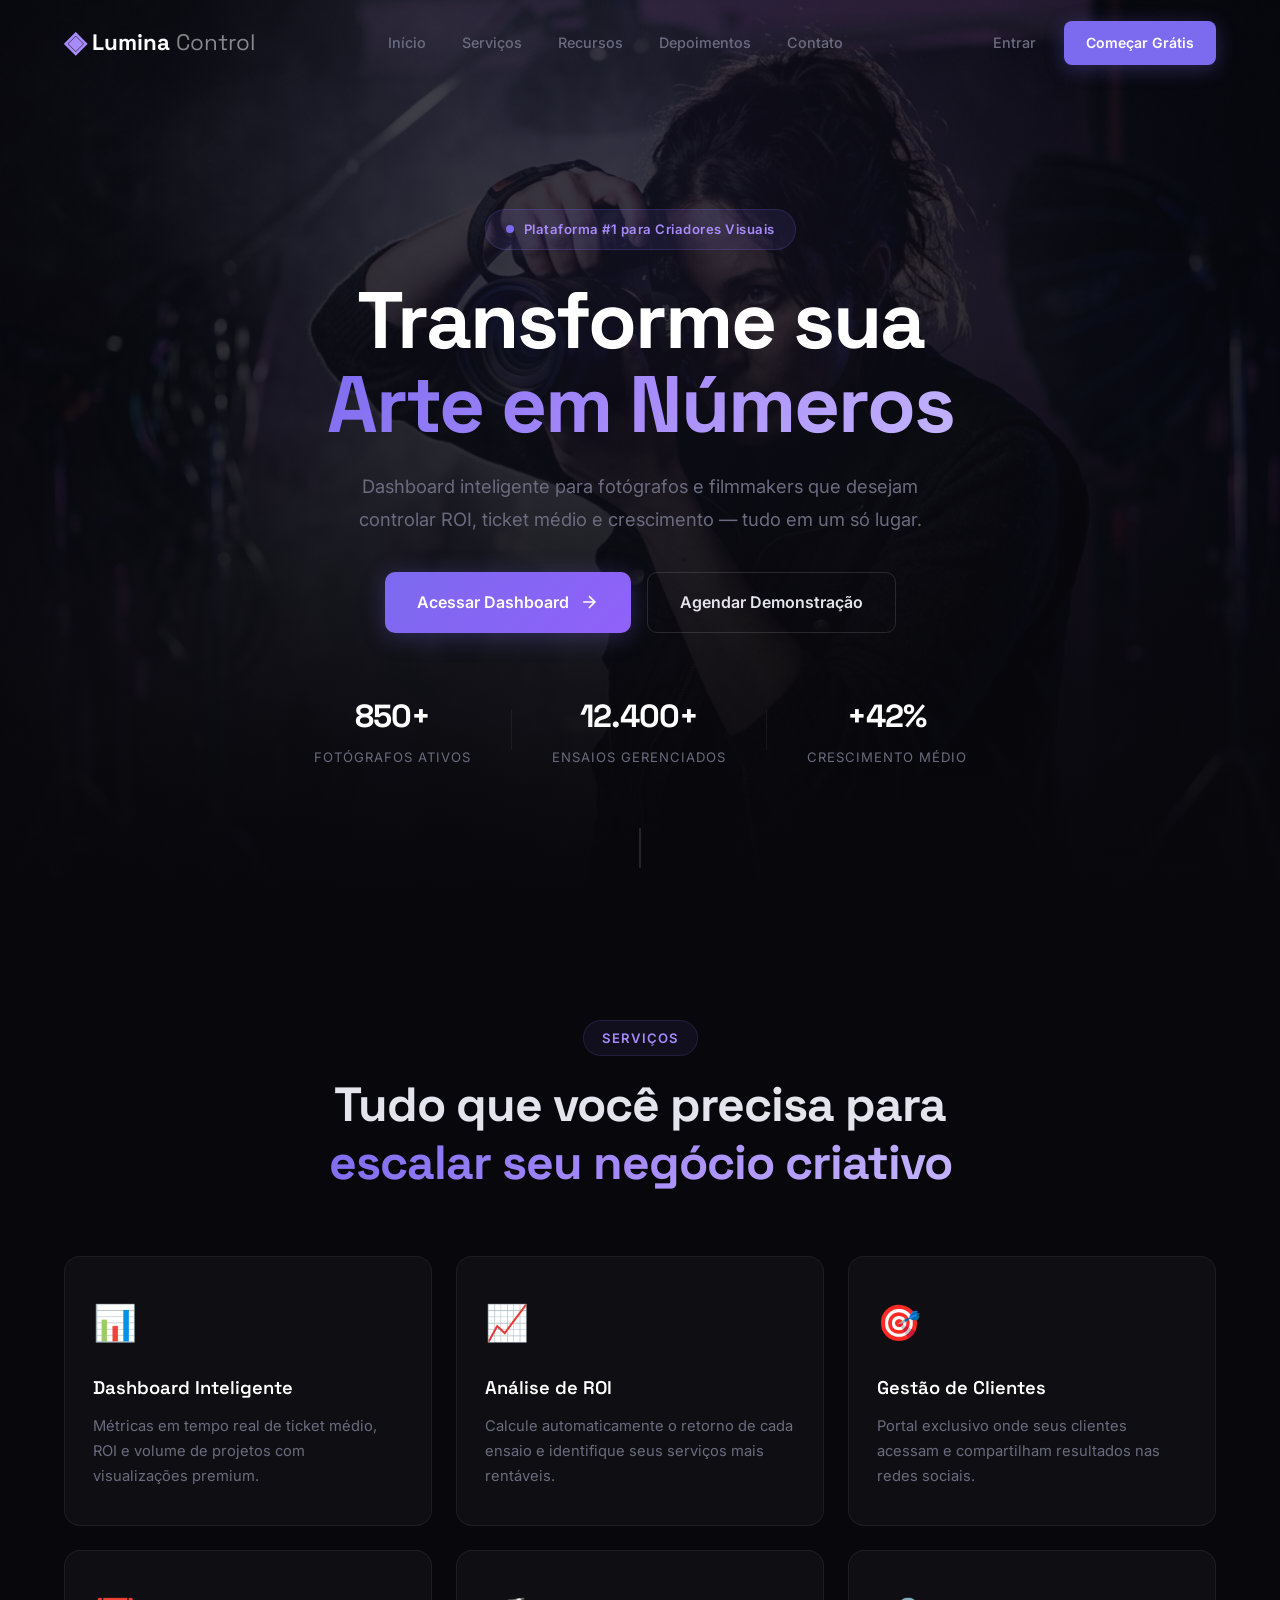
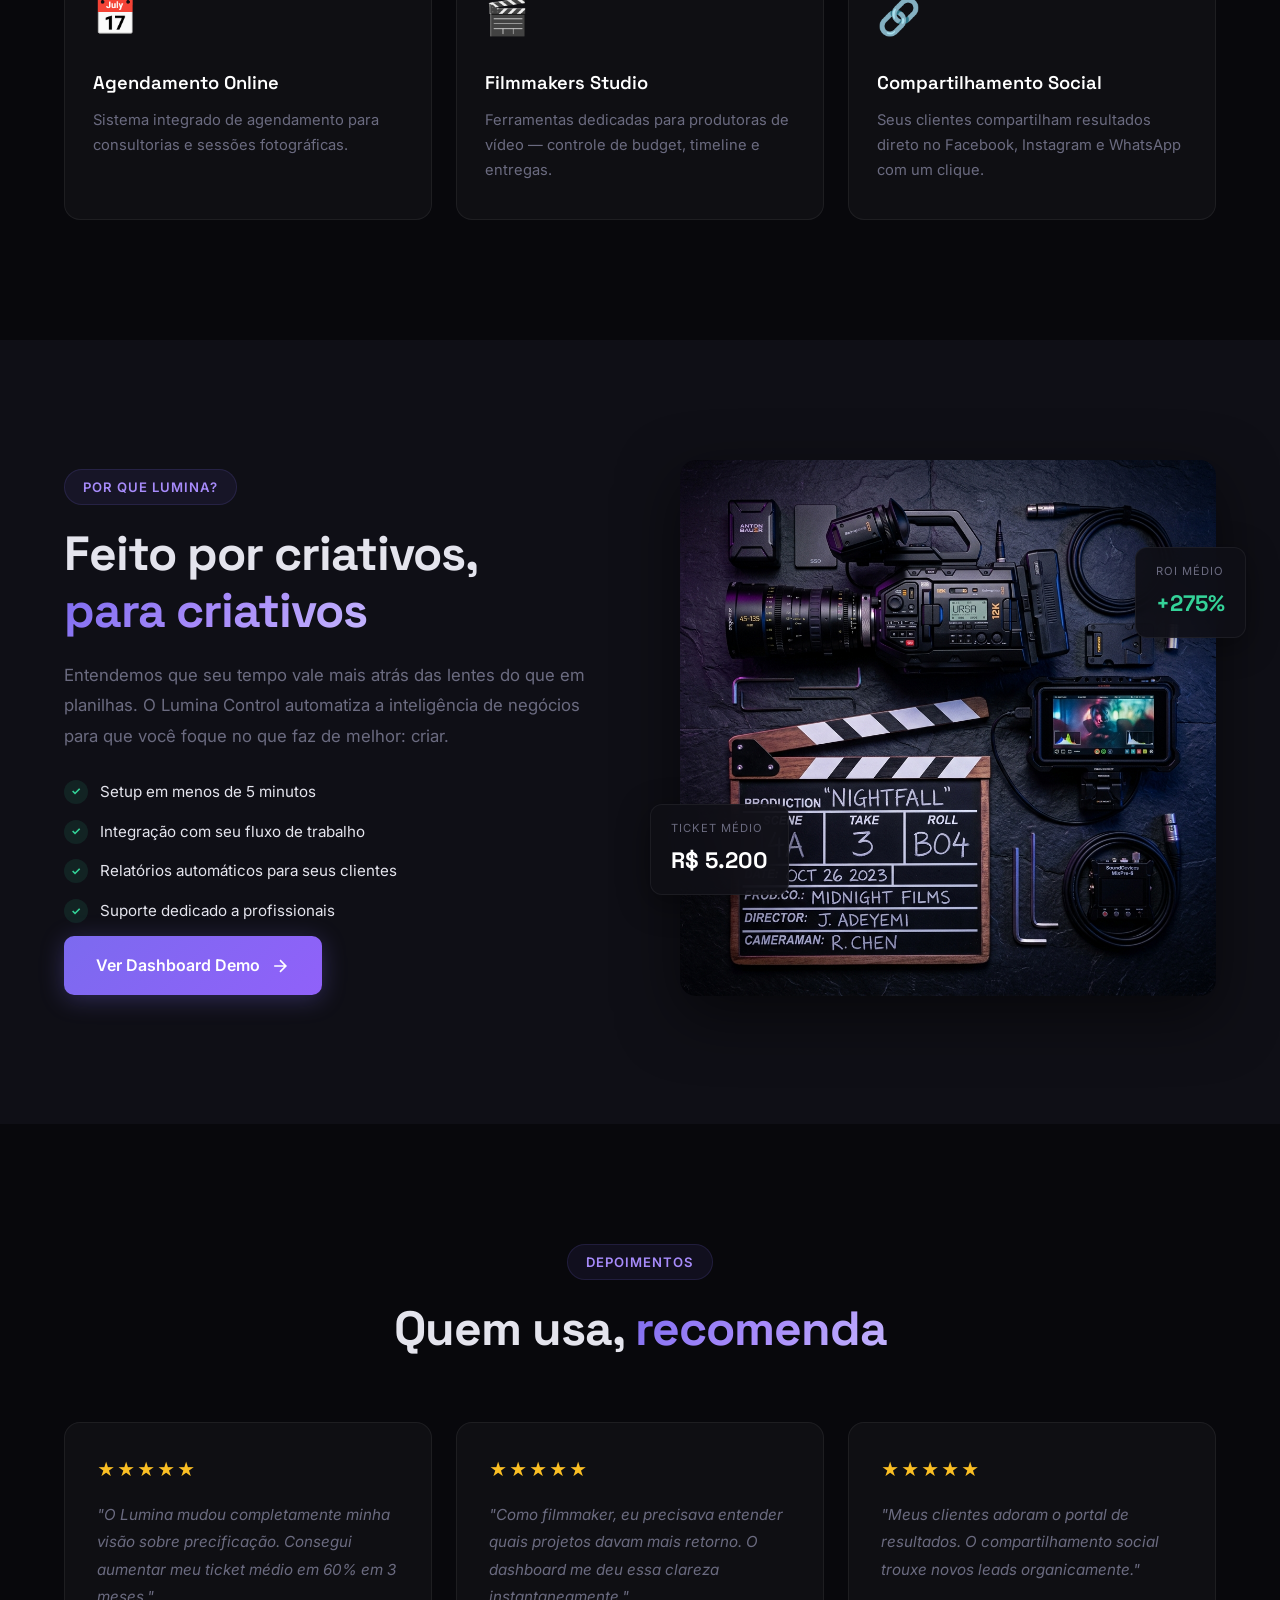
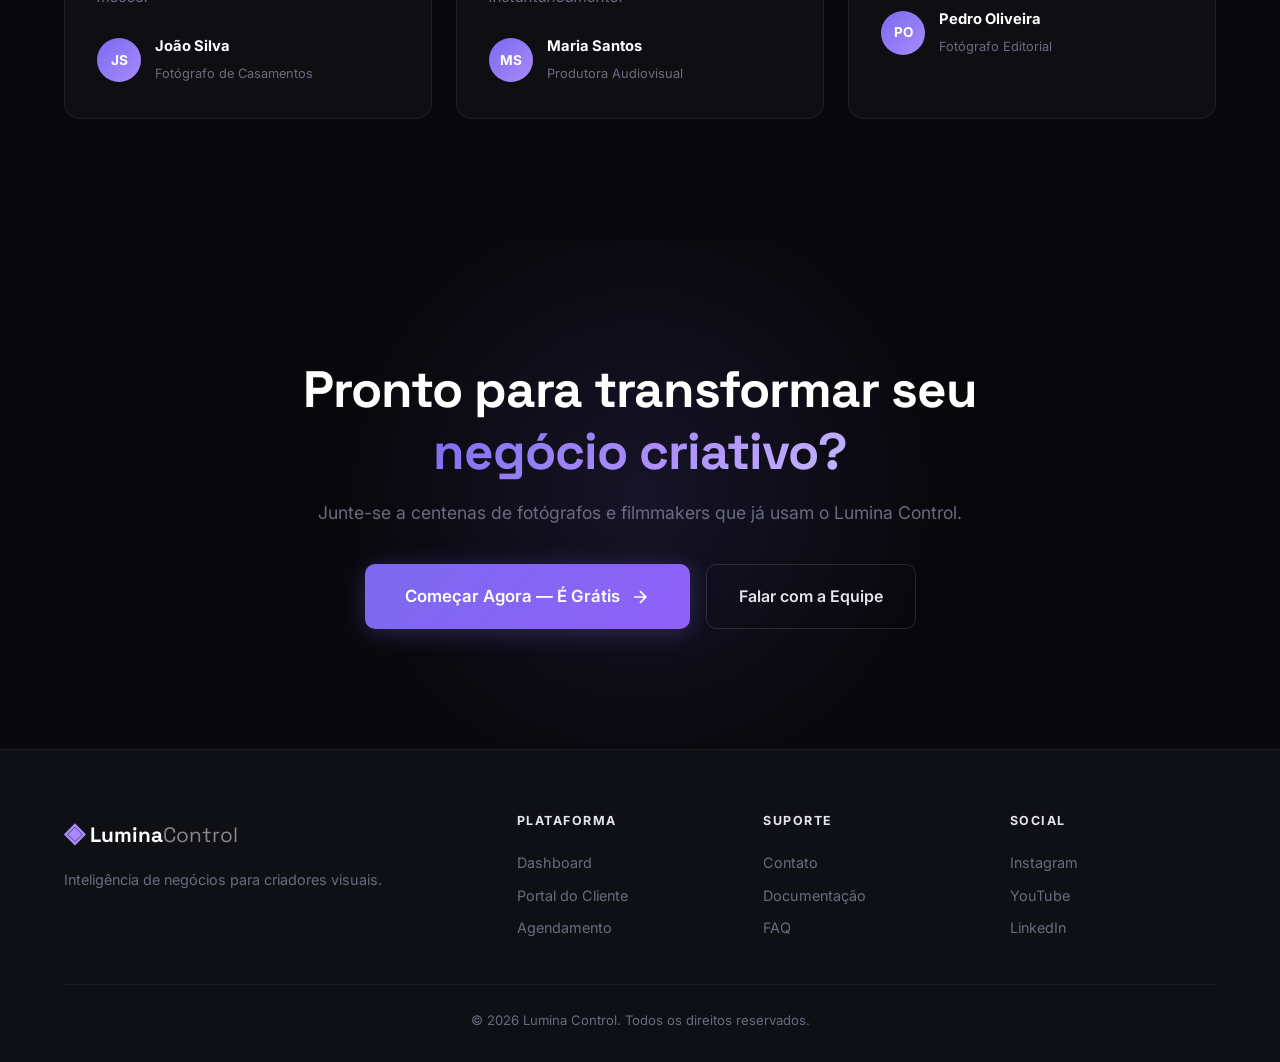
==== index.html @ cd8e28bd "Initial commit: LuminaProject optimization and cinematic landing page" ====
<!DOCTYPE html>
<html lang="pt-br">
<head>
    <meta charset="UTF-8">
    <meta name="viewport" content="width=device-width, initial-scale=1.0">
    <meta name="description" content="Lumina Control - Plataforma de Business Intelligence para Fotógrafos e Filmmakers Profissionais">
    <title>Lumina Control | Inteligência para Criadores Visuais</title>
    <link rel="stylesheet" href="landing.css">
</head>
<body>

<!-- ═══════════ NAVBAR ═══════════ -->
<nav class="nav" id="navbar">
    <div class="nav-inner">
        <a href="#" class="nav-logo">
            <span class="logo-icon">◈</span> Lumina<span class="logo-light">Control</span>
        </a>
        <ul class="nav-links" id="nav-links">
            <li><a href="#inicio">Início</a></li>
            <li><a href="#servicos">Serviços</a></li>
            <li><a href="#recursos">Recursos</a></li>
            <li><a href="#depoimentos">Depoimentos</a></li>
            <li><a href="#contato-section">Contato</a></li>
        </ul>
        <div class="nav-actions">
            <a href="login.html" class="btn-nav-ghost">Entrar</a>
            <a href="login.html" class="btn-nav-solid">Começar Grátis</a>
        </div>
        <button class="nav-toggle" id="nav-toggle" aria-label="Menu">
            <span></span><span></span><span></span>
        </button>
    </div>
</nav>

<!-- ═══════════ HERO ═══════════ -->
<section class="hero" id="inicio">
    <div class="hero-bg">
        <img src="img/hero.png" alt="" class="hero-bg-img">
        <div class="hero-overlay"></div>
    </div>
    <div class="hero-particles" id="particles"></div>
    <div class="hero-content">
        <div class="hero-badge animate-on-scroll">
            <span class="badge-dot"></span>
            Plataforma #1 para Criadores Visuais
        </div>
        <h1 class="hero-title animate-on-scroll">
            Transforme sua<br>
            <span class="gradient-text">Arte em Números</span>
        </h1>
        <p class="hero-desc animate-on-scroll">
            Dashboard inteligente para fotógrafos e filmmakers que desejam
            controlar ROI, ticket médio e crescimento — tudo em um só lugar.
        </p>
        <div class="hero-buttons animate-on-scroll">
            <a href="login.html" class="btn-primary">
                <span>Acessar Dashboard</span>
                <svg width="20" height="20" viewBox="0 0 24 24" fill="none" stroke="currentColor" stroke-width="2"><path d="M5 12h14M12 5l7 7-7 7"/></svg>
            </a>
            <a href="agendamento.html" class="btn-outline">Agendar Demonstração</a>
        </div>
        <div class="hero-stats animate-on-scroll">
            <div class="hero-stat">
                <strong id="counter-1">0</strong>
                <span>Fotógrafos Ativos</span>
            </div>
            <div class="hero-stat-divider"></div>
            <div class="hero-stat">
                <strong id="counter-2">0</strong>
                <span>Ensaios Gerenciados</span>
            </div>
            <div class="hero-stat-divider"></div>
            <div class="hero-stat">
                <strong>+42%</strong>
                <span>Crescimento Médio</span>
            </div>
        </div>
    </div>
    <div class="scroll-indicator">
        <div class="scroll-line"></div>
    </div>
</section>

<!-- ═══════════ SERVIÇOS ═══════════ -->
<section class="section" id="servicos">
    <div class="section-inner">
        <div class="section-header animate-on-scroll">
            <span class="section-tag">Serviços</span>
            <h2 class="section-title">Tudo que você precisa para<br><span class="gradient-text">escalar seu negócio criativo</span></h2>
        </div>
        <div class="services-grid">
            <div class="service-card animate-on-scroll">
                <div class="service-icon">📊</div>
                <h3>Dashboard Inteligente</h3>
                <p>Métricas em tempo real de ticket médio, ROI e volume de projetos com visualizações premium.</p>
            </div>
            <div class="service-card animate-on-scroll">
                <div class="service-icon">📈</div>
                <h3>Análise de ROI</h3>
                <p>Calcule automaticamente o retorno de cada ensaio e identifique seus serviços mais rentáveis.</p>
            </div>
            <div class="service-card animate-on-scroll">
                <div class="service-icon">🎯</div>
                <h3>Gestão de Clientes</h3>
                <p>Portal exclusivo onde seus clientes acessam e compartilham resultados nas redes sociais.</p>
            </div>
            <div class="service-card animate-on-scroll">
                <div class="service-icon">📅</div>
                <h3>Agendamento Online</h3>
                <p>Sistema integrado de agendamento para consultorias e sessões fotográficas.</p>
            </div>
            <div class="service-card animate-on-scroll">
                <div class="service-icon">🎬</div>
                <h3>Filmmakers Studio</h3>
                <p>Ferramentas dedicadas para produtoras de vídeo — controle de budget, timeline e entregas.</p>
            </div>
            <div class="service-card animate-on-scroll">
                <div class="service-icon">🔗</div>
                <h3>Compartilhamento Social</h3>
                <p>Seus clientes compartilham resultados direto no Facebook, Instagram e WhatsApp com um clique.</p>
            </div>
        </div>
    </div>
</section>

<!-- ═══════════ SHOWCASE ═══════════ -->
<section class="section section-dark" id="recursos">
    <div class="section-inner">
        <div class="showcase-grid">
            <div class="showcase-text animate-on-scroll">
                <span class="section-tag">Por que Lumina?</span>
                <h2 class="section-title">Feito por criativos,<br><span class="gradient-text">para criativos</span></h2>
                <p class="showcase-desc">
                    Entendemos que seu tempo vale mais atrás das lentes do que em planilhas.
                    O Lumina Control automatiza a inteligência de negócios para que você
                    foque no que faz de melhor: criar.
                </p>
                <ul class="feature-list">
                    <li>
                        <span class="feature-check">✓</span>
                        <span>Setup em menos de 5 minutos</span>
                    </li>
                    <li>
                        <span class="feature-check">✓</span>
                        <span>Integração com seu fluxo de trabalho</span>
                    </li>
                    <li>
                        <span class="feature-check">✓</span>
                        <span>Relatórios automáticos para seus clientes</span>
                    </li>
                    <li>
                        <span class="feature-check">✓</span>
                        <span>Suporte dedicado a profissionais</span>
                    </li>
                </ul>
                <a href="dashboard.html" class="btn-primary" style="margin-top: 12px;">
                    <span>Ver Dashboard Demo</span>
                    <svg width="20" height="20" viewBox="0 0 24 24" fill="none" stroke="currentColor" stroke-width="2"><path d="M5 12h14M12 5l7 7-7 7"/></svg>
                </a>
            </div>
            <div class="showcase-image animate-on-scroll">
                <img src="img/gear.png" alt="Equipamento profissional de filmmaking">
                <div class="floating-card fc-1">
                    <span class="fc-label">ROI Médio</span>
                    <span class="fc-value" style="color: #34d399;">+275%</span>
                </div>
                <div class="floating-card fc-2">
                    <span class="fc-label">Ticket Médio</span>
                    <span class="fc-value">R$ 5.200</span>
                </div>
            </div>
        </div>
    </div>
</section>

<!-- ═══════════ DEPOIMENTOS ═══════════ -->
<section class="section" id="depoimentos">
    <div class="section-inner">
        <div class="section-header animate-on-scroll">
            <span class="section-tag">Depoimentos</span>
            <h2 class="section-title">Quem usa, <span class="gradient-text">recomenda</span></h2>
        </div>
        <div class="testimonials-grid">
            <div class="testimonial-card animate-on-scroll">
                <div class="testimonial-stars">★★★★★</div>
                <p>"O Lumina mudou completamente minha visão sobre precificação. Consegui aumentar meu ticket médio em 60% em 3 meses."</p>
                <div class="testimonial-author">
                    <div class="author-avatar">JS</div>
                    <div>
                        <strong>João Silva</strong>
                        <span>Fotógrafo de Casamentos</span>
                    </div>
                </div>
            </div>
            <div class="testimonial-card animate-on-scroll">
                <div class="testimonial-stars">★★★★★</div>
                <p>"Como filmmaker, eu precisava entender quais projetos davam mais retorno. O dashboard me deu essa clareza instantaneamente."</p>
                <div class="testimonial-author">
                    <div class="author-avatar">MS</div>
                    <div>
                        <strong>Maria Santos</strong>
                        <span>Produtora Audiovisual</span>
                    </div>
                </div>
            </div>
            <div class="testimonial-card animate-on-scroll">
                <div class="testimonial-stars">★★★★★</div>
                <p>"Meus clientes adoram o portal de resultados. O compartilhamento social trouxe novos leads organicamente."</p>
                <div class="testimonial-author">
                    <div class="author-avatar">PO</div>
                    <div>
                        <strong>Pedro Oliveira</strong>
                        <span>Fotógrafo Editorial</span>
                    </div>
                </div>
            </div>
        </div>
    </div>
</section>

<!-- ═══════════ CTA FINAL ═══════════ -->
<section class="cta-section" id="contato-section">
    <div class="cta-glow"></div>
    <div class="section-inner" style="position: relative; z-index: 2;">
        <div class="cta-content animate-on-scroll">
            <h2 class="cta-title">Pronto para transformar seu<br><span class="gradient-text">negócio criativo?</span></h2>
            <p class="cta-desc">Junte-se a centenas de fotógrafos e filmmakers que já usam o Lumina Control.</p>
            <div class="cta-buttons">
                <a href="login.html" class="btn-primary btn-lg">
                    <span>Começar Agora — É Grátis</span>
                    <svg width="20" height="20" viewBox="0 0 24 24" fill="none" stroke="currentColor" stroke-width="2"><path d="M5 12h14M12 5l7 7-7 7"/></svg>
                </a>
                <a href="contato.html" class="btn-outline">Falar com a Equipe</a>
            </div>
        </div>
    </div>
</section>

<!-- ═══════════ FOOTER ═══════════ -->
<footer class="footer">
    <div class="footer-inner">
        <div class="footer-grid">
            <div class="footer-brand">
                <h3><span class="logo-icon">◈</span> Lumina<span class="logo-light">Control</span></h3>
                <p>Inteligência de negócios para criadores visuais.</p>
            </div>
            <div class="footer-links">
                <h4>Plataforma</h4>
                <a href="dashboard.html">Dashboard</a>
                <a href="login.html">Portal do Cliente</a>
                <a href="agendamento.html">Agendamento</a>
            </div>
            <div class="footer-links">
                <h4>Suporte</h4>
                <a href="contato.html">Contato</a>
                <a href="#">Documentação</a>
                <a href="#">FAQ</a>
            </div>
            <div class="footer-links">
                <h4>Social</h4>
                <a href="#">Instagram</a>
                <a href="#">YouTube</a>
                <a href="#">LinkedIn</a>
            </div>
        </div>
        <div class="footer-bottom">
            <p>© 2026 Lumina Control. Todos os direitos reservados.</p>
        </div>
    </div>
</footer>

<script>
// ─── Mobile Nav Toggle ───
const navToggle = document.getElementById('nav-toggle');
const navLinks = document.getElementById('nav-links');
navToggle.addEventListener('click', () => {
    navLinks.classList.toggle('open');
    navToggle.classList.toggle('active');
});

// ─── Sticky Navbar ───
const navbar = document.getElementById('navbar');
window.addEventListener('scroll', () => {
    navbar.classList.toggle('scrolled', window.scrollY > 60);
});

// ─── Smooth Scroll ───
document.querySelectorAll('a[href^="#"]').forEach(a => {
    a.addEventListener('click', e => {
        e.preventDefault();
        const target = document.querySelector(a.getAttribute('href'));
        if (target) {
            target.scrollIntoView({ behavior: 'smooth', block: 'start' });
            navLinks.classList.remove('open');
            navToggle.classList.remove('active');
        }
    });
});

// ─── Scroll Reveal Animation ───
const observer = new IntersectionObserver((entries) => {
    entries.forEach(entry => {
        if (entry.isIntersecting) {
            entry.target.classList.add('visible');
            observer.unobserve(entry.target);
        }
    });
}, { threshold: 0.15, rootMargin: '0px 0px -40px 0px' });

document.querySelectorAll('.animate-on-scroll').forEach(el => observer.observe(el));

// ─── Counter Animation ───
function animateCounter(id, target, suffix = '') {
    const el = document.getElementById(id);
    if (!el) return;
    let current = 0;
    const step = Math.ceil(target / 60);
    const timer = setInterval(() => {
        current += step;
        if (current >= target) { current = target; clearInterval(timer); }
        el.textContent = current.toLocaleString('pt-BR') + suffix;
    }, 30);
}

const counterObserver = new IntersectionObserver((entries) => {
    entries.forEach(entry => {
        if (entry.isIntersecting) {
            animateCounter('counter-1', 850, '+');
            animateCounter('counter-2', 12400, '+');
            counterObserver.unobserve(entry.target);
        }
    });
}, { threshold: 0.5 });

const statsEl = document.querySelector('.hero-stats');
if (statsEl) counterObserver.observe(statsEl);

// ─── Floating Particles ───
const particlesContainer = document.getElementById('particles');
for (let i = 0; i < 30; i++) {
    const p = document.createElement('div');
    p.className = 'particle';
    p.style.left = Math.random() * 100 + '%';
    p.style.top = Math.random() * 100 + '%';
    p.style.animationDelay = Math.random() * 6 + 's';
    p.style.animationDuration = (4 + Math.random() * 6) + 's';
    p.style.width = p.style.height = (2 + Math.random() * 3) + 'px';
    particlesContainer.appendChild(p);
}
</script>

</body>
</html>
---- landing.css ----
/* ════════════════════════════════════════
   Lumina Control — Landing Page CSS
   Premium Dark Cinematic Design
   ════════════════════════════════════════ */
@import url('https://fonts.googleapis.com/css2?family=Inter:wght@300;400;500;600;700;800&family=Space+Grotesk:wght@400;500;600;700&display=swap');

:root {
    --bg: #08080c;
    --bg-2: #0f0f16;
    --bg-card: rgba(255,255,255,0.03);
    --text: #e4e4ed;
    --text-muted: #6b6b80;
    --accent: #7c6aef;
    --accent-2: #a78bfa;
    --accent-3: #c4b5fd;
    --glow: rgba(124,106,239,0.3);
    --glow-soft: rgba(124,106,239,0.08);
    --border: rgba(255,255,255,0.06);
    --border-h: rgba(255,255,255,0.12);
    --radius: 16px;
    --radius-sm: 10px;
}

*, *::before, *::after { margin: 0; padding: 0; box-sizing: border-box; }

html { scroll-behavior: smooth; }

body {
    font-family: 'Inter', -apple-system, sans-serif;
    background: var(--bg);
    color: var(--text);
    line-height: 1.7;
    overflow-x: hidden;
    -webkit-font-smoothing: antialiased;
}

/* ─── Reusable ─── */
.gradient-text {
    background: linear-gradient(135deg, var(--accent) 0%, var(--accent-2) 50%, var(--accent-3) 100%);
    -webkit-background-clip: text;
    -webkit-text-fill-color: transparent;
    background-clip: text;
}

.section-inner { max-width: 1200px; margin: 0 auto; padding: 0 24px; }

.section { padding: 120px 0; position: relative; }
.section-dark { background: var(--bg-2); }

.section-header { text-align: center; margin-bottom: 64px; }

.section-tag {
    display: inline-block;
    padding: 6px 18px;
    border-radius: 50px;
    background: var(--glow-soft);
    color: var(--accent-2);
    font-size: 0.82rem;
    font-weight: 600;
    letter-spacing: 1px;
    text-transform: uppercase;
    margin-bottom: 20px;
    border: 1px solid rgba(124,106,239,0.15);
}

.section-title {
    font-family: 'Space Grotesk', 'Inter', sans-serif;
    font-size: clamp(2rem, 4vw, 3rem);
    font-weight: 700;
    line-height: 1.2;
    letter-spacing: -1px;
}

/* ─── Scroll Reveal ─── */
.animate-on-scroll {
    opacity: 0;
    transform: translateY(32px);
    transition: opacity 0.7s cubic-bezier(0.16, 1, 0.3, 1),
                transform 0.7s cubic-bezier(0.16, 1, 0.3, 1);
}

.animate-on-scroll.visible {
    opacity: 1;
    transform: translateY(0);
}

/* ════════════ NAVBAR ════════════ */
.nav {
    position: fixed;
    top: 0; left: 0; right: 0;
    z-index: 1000;
    padding: 18px 0;
    transition: all 0.4s ease;
}

.nav.scrolled {
    padding: 10px 0;
    background: rgba(8,8,12,0.85);
    backdrop-filter: blur(20px);
    -webkit-backdrop-filter: blur(20px);
    border-bottom: 1px solid var(--border);
}

.nav-inner {
    max-width: 1200px;
    margin: 0 auto;
    padding: 0 24px;
    display: flex;
    align-items: center;
    justify-content: space-between;
}

.nav-logo {
    font-family: 'Space Grotesk', sans-serif;
    font-size: 1.4rem;
    font-weight: 700;
    color: #fff;
    text-decoration: none;
    display: flex;
    align-items: center;
    gap: 6px;
}

.logo-icon { color: var(--accent-2); font-size: 1.3em; }
.logo-light { font-weight: 400; opacity: 0.5; }

.nav-links {
    list-style: none;
    display: flex;
    gap: 8px;
}

.nav-links a {
    color: var(--text-muted);
    text-decoration: none;
    font-size: 0.9rem;
    font-weight: 500;
    padding: 8px 14px;
    border-radius: 8px;
    transition: all 0.3s ease;
}

.nav-links a:hover { color: #fff; background: rgba(255,255,255,0.05); }

.nav-actions { display: flex; gap: 10px; align-items: center; }

.btn-nav-ghost {
    color: var(--text-muted);
    text-decoration: none;
    font-weight: 500;
    font-size: 0.9rem;
    padding: 8px 18px;
    border-radius: 8px;
    transition: all 0.3s ease;
}

.btn-nav-ghost:hover { color: #fff; }

.btn-nav-solid {
    background: var(--accent);
    color: #fff;
    text-decoration: none;
    font-weight: 600;
    font-size: 0.88rem;
    padding: 10px 22px;
    border-radius: 8px;
    transition: all 0.3s ease;
    box-shadow: 0 4px 20px var(--glow);
}

.btn-nav-solid:hover { transform: translateY(-1px); box-shadow: 0 6px 28px var(--glow); }

/* Mobile Toggle */
.nav-toggle {
    display: none;
    flex-direction: column;
    gap: 5px;
    background: none;
    border: none;
    cursor: pointer;
    padding: 4px;
}

.nav-toggle span {
    width: 24px; height: 2px;
    background: var(--text);
    transition: all 0.3s ease;
    border-radius: 2px;
}

.nav-toggle.active span:nth-child(1) { transform: rotate(45deg) translateY(7px); }
.nav-toggle.active span:nth-child(2) { opacity: 0; }
.nav-toggle.active span:nth-child(3) { transform: rotate(-45deg) translateY(-7px); }

/* ════════════ HERO ════════════ */
.hero {
    position: relative;
    min-height: 100vh;
    display: flex;
    align-items: center;
    justify-content: center;
    overflow: hidden;
}

.hero-bg {
    position: absolute;
    inset: 0;
    z-index: 0;
}

.hero-bg-img {
    width: 100%;
    height: 100%;
    object-fit: cover;
    opacity: 0.35;
    filter: saturate(0.6);
}

.hero-overlay {
    position: absolute;
    inset: 0;
    background:
        linear-gradient(180deg, rgba(8,8,12,0.3) 0%, rgba(8,8,12,0.6) 50%, var(--bg) 100%),
        radial-gradient(ellipse at 50% 30%, rgba(124,106,239,0.15) 0%, transparent 60%);
}

.hero-particles {
    position: absolute;
    inset: 0;
    z-index: 1;
    pointer-events: none;
}

.particle {
    position: absolute;
    background: var(--accent-2);
    border-radius: 50%;
    opacity: 0;
    animation: floatParticle linear infinite;
}

@keyframes floatParticle {
    0% { opacity: 0; transform: translateY(0) scale(0.5); }
    20% { opacity: 0.6; }
    80% { opacity: 0.3; }
    100% { opacity: 0; transform: translateY(-120px) scale(1); }
}

.hero-content {
    position: relative;
    z-index: 2;
    text-align: center;
    max-width: 820px;
    padding: 0 24px;
    padding-top: 80px;
}

.hero-badge {
    display: inline-flex;
    align-items: center;
    gap: 10px;
    padding: 8px 20px;
    border-radius: 50px;
    background: rgba(124,106,239,0.1);
    border: 1px solid rgba(124,106,239,0.2);
    color: var(--accent-2);
    font-size: 0.82rem;
    font-weight: 600;
    letter-spacing: 0.5px;
    margin-bottom: 28px;
}

.badge-dot {
    width: 8px; height: 8px;
    background: var(--accent);
    border-radius: 50%;
    animation: pulse 2s ease-in-out infinite;
}

@keyframes pulse {
    0%, 100% { opacity: 1; box-shadow: 0 0 0 0 var(--glow); }
    50% { opacity: 0.7; box-shadow: 0 0 0 6px transparent; }
}

.hero-title {
    font-family: 'Space Grotesk', 'Inter', sans-serif;
    font-size: clamp(2.8rem, 7vw, 5rem);
    font-weight: 800;
    line-height: 1.05;
    letter-spacing: -2px;
    margin-bottom: 24px;
    color: #fff;
}

.hero-desc {
    font-size: 1.15rem;
    color: var(--text-muted);
    max-width: 580px;
    margin: 0 auto 36px;
    line-height: 1.8;
}

.hero-buttons {
    display: flex;
    gap: 16px;
    justify-content: center;
    flex-wrap: wrap;
    margin-bottom: 56px;
}

.btn-primary {
    display: inline-flex;
    align-items: center;
    gap: 10px;
    padding: 16px 32px;
    background: linear-gradient(135deg, var(--accent), #9061f9);
    color: #fff;
    text-decoration: none;
    font-weight: 600;
    font-size: 1rem;
    border-radius: var(--radius-sm);
    transition: all 0.3s ease;
    box-shadow: 0 4px 24px var(--glow);
    border: none;
    cursor: pointer;
}

.btn-primary:hover {
    transform: translateY(-2px);
    box-shadow: 0 8px 36px var(--glow);
}

.btn-outline {
    display: inline-flex;
    align-items: center;
    gap: 10px;
    padding: 16px 32px;
    background: transparent;
    color: var(--text);
    text-decoration: none;
    font-weight: 600;
    font-size: 1rem;
    border-radius: var(--radius-sm);
    border: 1px solid var(--border-h);
    transition: all 0.3s ease;
    cursor: pointer;
}

.btn-outline:hover {
    border-color: var(--accent);
    color: var(--accent-2);
    background: var(--glow-soft);
}

.btn-lg { padding: 18px 40px; font-size: 1.05rem; }

.hero-stats {
    display: flex;
    justify-content: center;
    align-items: center;
    gap: 40px;
    flex-wrap: wrap;
}

.hero-stat { text-align: center; }

.hero-stat strong {
    display: block;
    font-family: 'Space Grotesk', sans-serif;
    font-size: 2rem;
    font-weight: 700;
    color: #fff;
    letter-spacing: -1px;
}

.hero-stat span {
    font-size: 0.82rem;
    color: var(--text-muted);
    text-transform: uppercase;
    letter-spacing: 1px;
}

.hero-stat-divider {
    width: 1px;
    height: 40px;
    background: var(--border);
}

.scroll-indicator {
    position: absolute;
    bottom: 32px;
    left: 50%;
    transform: translateX(-50%);
    z-index: 2;
}

.scroll-line {
    width: 2px;
    height: 40px;
    background: var(--border-h);
    border-radius: 2px;
    position: relative;
    overflow: hidden;
}

.scroll-line::after {
    content: '';
    position: absolute;
    top: -100%;
    width: 100%;
    height: 50%;
    background: var(--accent);
    animation: scrollDown 2s ease-in-out infinite;
}

@keyframes scrollDown {
    0% { top: -50%; }
    100% { top: 150%; }
}

/* ════════════ SERVICES ════════════ */
.services-grid {
    display: grid;
    grid-template-columns: repeat(3, 1fr);
    gap: 24px;
}

.service-card {
    background: var(--bg-card);
    border: 1px solid var(--border);
    border-radius: var(--radius);
    padding: 36px 28px;
    transition: all 0.4s ease;
    position: relative;
    overflow: hidden;
}

.service-card::before {
    content: '';
    position: absolute;
    top: 0; left: 0; right: 0;
    height: 2px;
    background: linear-gradient(90deg, var(--accent), var(--accent-2));
    opacity: 0;
    transition: opacity 0.4s ease;
}

.service-card:hover {
    border-color: var(--border-h);
    transform: translateY(-6px);
    box-shadow: 0 16px 48px rgba(0,0,0,0.4);
    background: rgba(255,255,255,0.05);
}

.service-card:hover::before { opacity: 1; }

.service-icon {
    font-size: 2.2rem;
    margin-bottom: 20px;
    display: inline-block;
}

.service-card h3 {
    font-family: 'Space Grotesk', sans-serif;
    font-size: 1.15rem;
    font-weight: 600;
    margin-bottom: 10px;
    color: #fff;
}

.service-card p {
    font-size: 0.92rem;
    color: var(--text-muted);
    line-height: 1.7;
}

/* ════════════ SHOWCASE ════════════ */
.showcase-grid {
    display: grid;
    grid-template-columns: 1fr 1fr;
    gap: 80px;
    align-items: center;
}

.showcase-desc {
    font-size: 1.05rem;
    color: var(--text-muted);
    margin: 20px 0 28px;
    line-height: 1.8;
}

.feature-list {
    list-style: none;
    display: flex;
    flex-direction: column;
    gap: 14px;
}

.feature-list li {
    display: flex;
    align-items: center;
    gap: 12px;
    font-size: 0.95rem;
    color: var(--text);
}

.feature-check {
    display: flex;
    align-items: center;
    justify-content: center;
    width: 24px; height: 24px;
    background: rgba(52,211,153,0.1);
    color: #34d399;
    border-radius: 50%;
    font-size: 0.7rem;
    font-weight: 700;
    flex-shrink: 0;
}

.showcase-image {
    position: relative;
}

.showcase-image img {
    width: 100%;
    border-radius: var(--radius);
    box-shadow: 0 20px 60px rgba(0,0,0,0.5);
}

.floating-card {
    position: absolute;
    background: rgba(15,15,22,0.9);
    backdrop-filter: blur(16px);
    border: 1px solid var(--border);
    border-radius: 12px;
    padding: 14px 20px;
    box-shadow: 0 8px 32px rgba(0,0,0,0.4);
    animation: floatCard 4s ease-in-out infinite;
}

.fc-1 { top: 16%; right: -30px; animation-delay: 0s; }
.fc-2 { bottom: 20%; left: -30px; animation-delay: 2s; }

@keyframes floatCard {
    0%, 100% { transform: translateY(0); }
    50% { transform: translateY(-10px); }
}

.fc-label {
    display: block;
    font-size: 0.7rem;
    color: var(--text-muted);
    text-transform: uppercase;
    letter-spacing: 1px;
    margin-bottom: 4px;
}

.fc-value {
    font-family: 'Space Grotesk', sans-serif;
    font-size: 1.4rem;
    font-weight: 700;
    color: #fff;
}

/* ════════════ TESTIMONIALS ════════════ */
.testimonials-grid {
    display: grid;
    grid-template-columns: repeat(3, 1fr);
    gap: 24px;
}

.testimonial-card {
    background: var(--bg-card);
    border: 1px solid var(--border);
    border-radius: var(--radius);
    padding: 32px;
    transition: all 0.4s ease;
}

.testimonial-card:hover {
    border-color: var(--border-h);
    transform: translateY(-4px);
    box-shadow: 0 12px 40px rgba(0,0,0,0.3);
}

.testimonial-stars {
    color: #fbbf24;
    font-size: 1.1rem;
    margin-bottom: 16px;
    letter-spacing: 2px;
}

.testimonial-card p {
    font-size: 0.95rem;
    color: var(--text-muted);
    line-height: 1.8;
    margin-bottom: 24px;
    font-style: italic;
}

.testimonial-author {
    display: flex;
    align-items: center;
    gap: 14px;
}

.author-avatar {
    width: 44px; height: 44px;
    background: linear-gradient(135deg, var(--accent), var(--accent-2));
    border-radius: 50%;
    display: flex;
    align-items: center;
    justify-content: center;
    font-weight: 700;
    font-size: 0.85rem;
    color: #fff;
    flex-shrink: 0;
}

.testimonial-author strong {
    display: block;
    font-size: 0.92rem;
    color: #fff;
}

.testimonial-author span {
    font-size: 0.8rem;
    color: var(--text-muted);
}

/* ════════════ CTA ════════════ */
.cta-section {
    padding: 120px 0;
    text-align: center;
    position: relative;
    overflow: hidden;
}

.cta-glow {
    position: absolute;
    top: 50%; left: 50%;
    width: 600px; height: 600px;
    transform: translate(-50%, -50%);
    background: radial-gradient(circle, var(--glow) 0%, transparent 70%);
    opacity: 0.4;
    pointer-events: none;
}

.cta-title {
    font-family: 'Space Grotesk', sans-serif;
    font-size: clamp(2rem, 4vw, 3.2rem);
    font-weight: 700;
    line-height: 1.2;
    letter-spacing: -1px;
    margin-bottom: 16px;
    color: #fff;
}

.cta-desc {
    font-size: 1.1rem;
    color: var(--text-muted);
    margin-bottom: 36px;
}

.cta-buttons {
    display: flex;
    gap: 16px;
    justify-content: center;
    flex-wrap: wrap;
}

/* ════════════ FOOTER ════════════ */
.footer {
    background: var(--bg-2);
    border-top: 1px solid var(--border);
    padding: 60px 0 30px;
}

.footer-inner { max-width: 1200px; margin: 0 auto; padding: 0 24px; }

.footer-grid {
    display: grid;
    grid-template-columns: 2fr 1fr 1fr 1fr;
    gap: 40px;
    margin-bottom: 40px;
}

.footer-brand h3 {
    font-family: 'Space Grotesk', sans-serif;
    font-size: 1.3rem;
    color: #fff;
    margin-bottom: 12px;
}

.footer-brand p { font-size: 0.9rem; color: var(--text-muted); }

.footer-links h4 {
    font-size: 0.78rem;
    text-transform: uppercase;
    letter-spacing: 1.5px;
    color: var(--text);
    margin-bottom: 16px;
}

.footer-links a {
    display: block;
    color: var(--text-muted);
    text-decoration: none;
    font-size: 0.9rem;
    padding: 4px 0;
    transition: color 0.3s ease;
}

.footer-links a:hover { color: var(--accent-2); }

.footer-bottom {
    border-top: 1px solid var(--border);
    padding-top: 24px;
    text-align: center;
}

.footer-bottom p { font-size: 0.82rem; color: var(--text-muted); }

/* ════════════ RESPONSIVE ════════════ */
@media (max-width: 960px) {
    .services-grid,
    .testimonials-grid { grid-template-columns: repeat(2, 1fr); }
    .showcase-grid { grid-template-columns: 1fr; gap: 48px; }
    .showcase-image { order: -1; }
    .footer-grid { grid-template-columns: 1fr 1fr; }
    .fc-1 { right: 10px; }
    .fc-2 { left: 10px; }
}

@media (max-width: 768px) {
    .nav-links, .nav-actions { display: none; }
    .nav-toggle { display: flex; }

    .nav-links.open {
        display: flex;
        flex-direction: column;
        position: absolute;
        top: 100%;
        left: 0; right: 0;
        background: rgba(8,8,12,0.95);
        backdrop-filter: blur(20px);
        padding: 24px;
        border-bottom: 1px solid var(--border);
        gap: 4px;
    }

    .services-grid,
    .testimonials-grid { grid-template-columns: 1fr; }

    .hero-title { letter-spacing: -1px; }

    .hero-stats { gap: 24px; }
    .hero-stat-divider { display: none; }

    .footer-grid { grid-template-columns: 1fr; gap: 28px; }
}
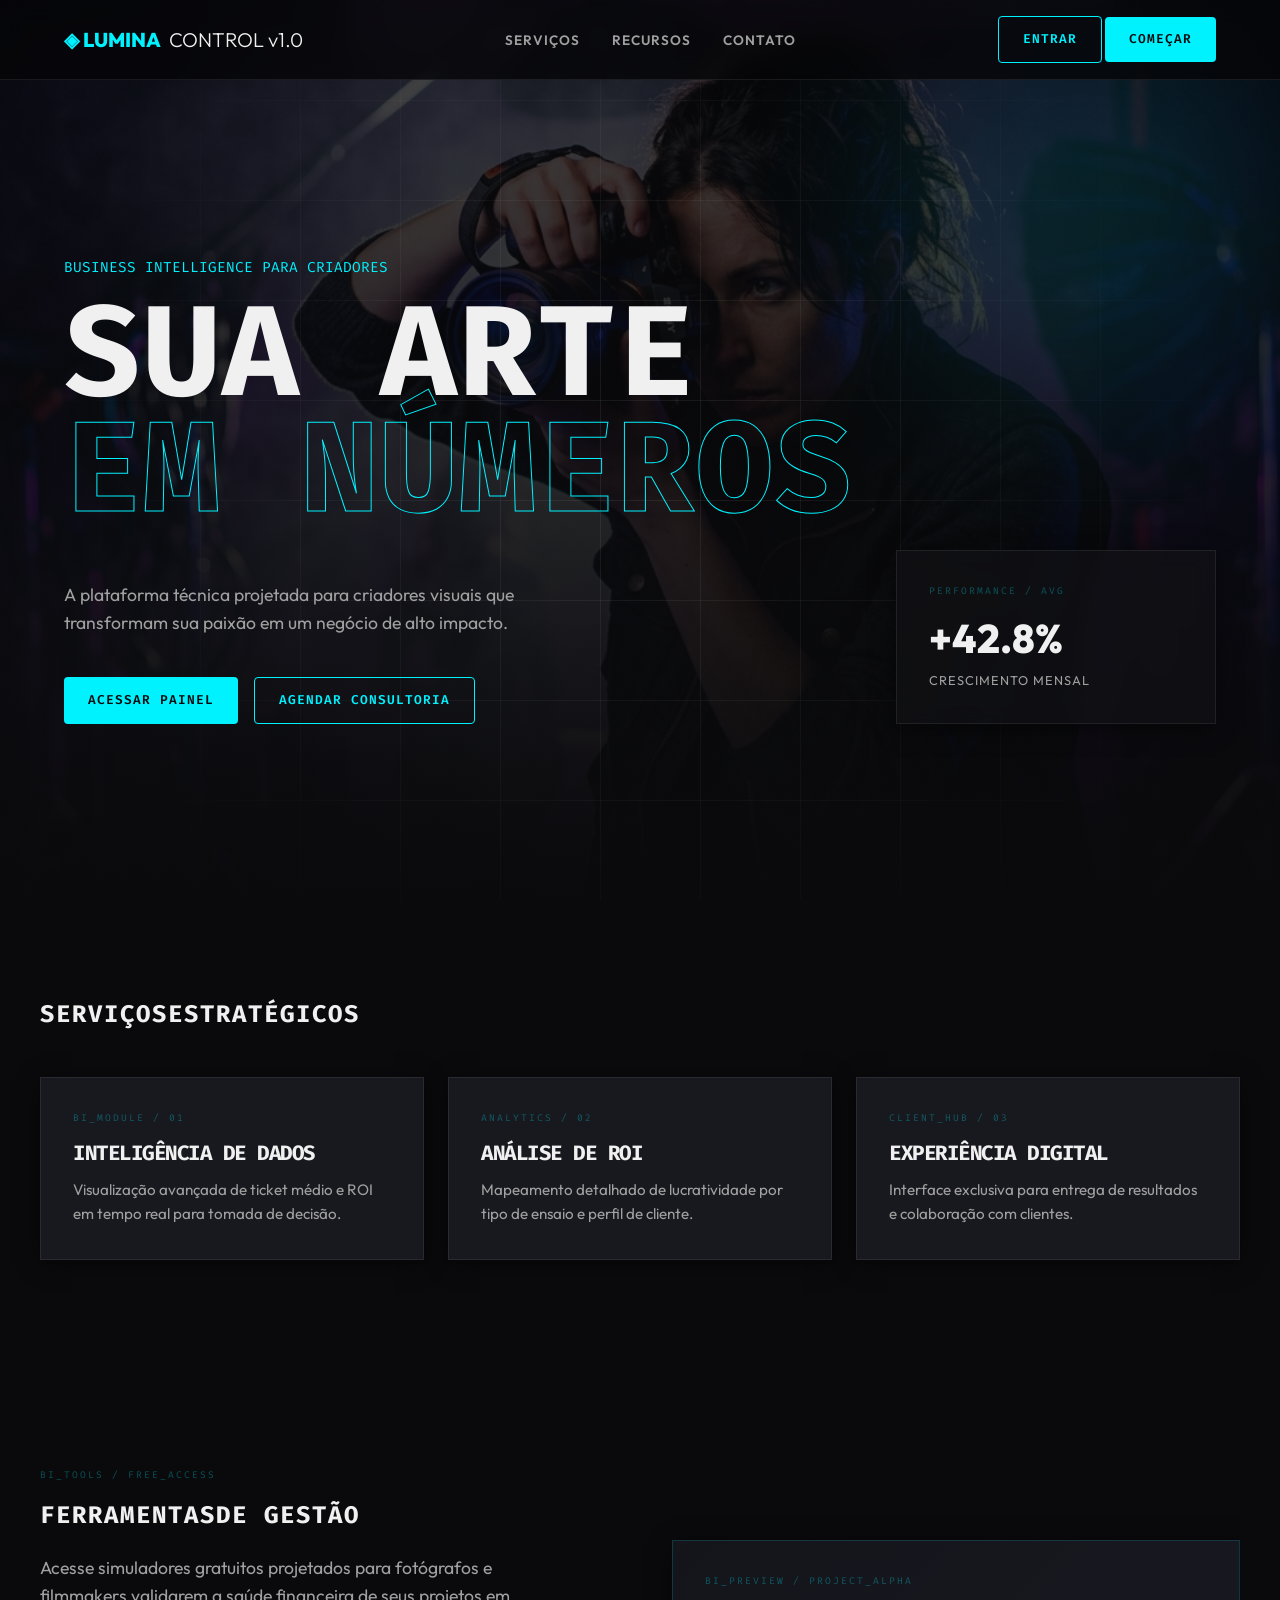
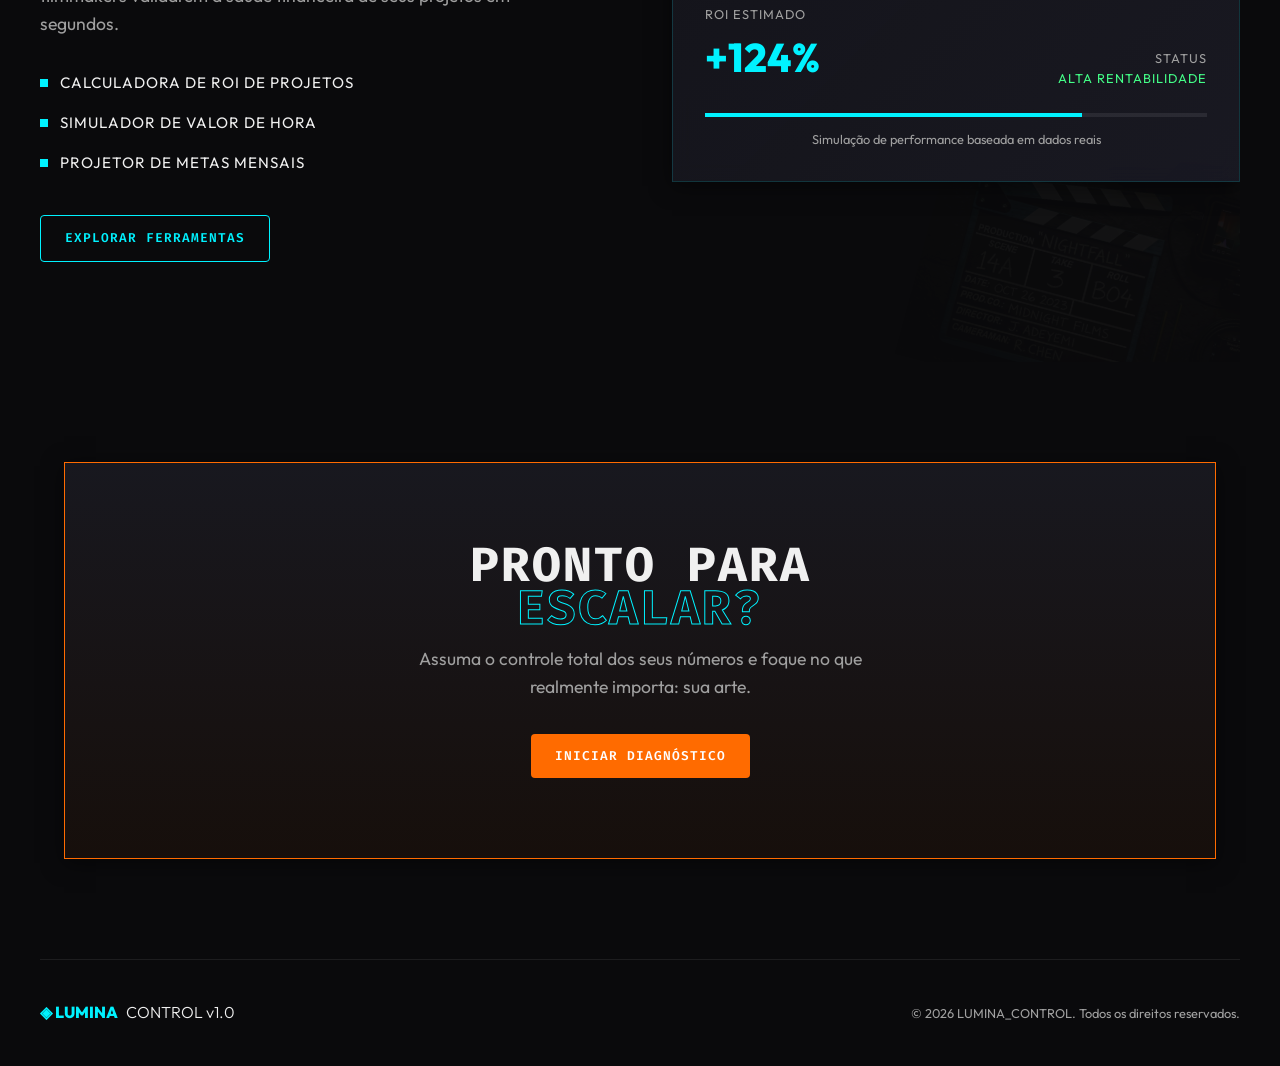
==== commit 25a2997d: "feat: release Lumina Control v1.0 with immersive hero, particles, and full documentation" ====
--- a/index.html
+++ b/index.html
@@ -1,353 +1,250 @@
 <!DOCTYPE html>
 <html lang="pt-br">
+
 <head>
     <meta charset="UTF-8">
     <meta name="viewport" content="width=device-width, initial-scale=1.0">
-    <meta name="description" content="Lumina Control - Plataforma de Business Intelligence para Fotógrafos e Filmmakers Profissionais">
+    <meta name="description"
+        content="Lumina Control - Plataforma de Business Intelligence para Fotógrafos e Filmmakers Profissionais">
     <title>Lumina Control | Inteligência para Criadores Visuais</title>
-    <link rel="stylesheet" href="landing.css">
+    <link rel="stylesheet" href="index.css">
 </head>
-<body>
-
-<!-- ═══════════ NAVBAR ═══════════ -->
-<nav class="nav" id="navbar">
-    <div class="nav-inner">
-        <a href="#" class="nav-logo">
-            <span class="logo-icon">◈</span> Lumina<span class="logo-light">Control</span>
-        </a>
-        <ul class="nav-links" id="nav-links">
-            <li><a href="#inicio">Início</a></li>
-            <li><a href="#servicos">Serviços</a></li>
-            <li><a href="#recursos">Recursos</a></li>
-            <li><a href="#depoimentos">Depoimentos</a></li>
-            <li><a href="#contato-section">Contato</a></li>
-        </ul>
-        <div class="nav-actions">
-            <a href="login.html" class="btn-nav-ghost">Entrar</a>
-            <a href="login.html" class="btn-nav-solid">Começar Grátis</a>
-        </div>
-        <button class="nav-toggle" id="nav-toggle" aria-label="Menu">
-            <span></span><span></span><span></span>
-        </button>
-    </div>
-</nav>
-
-<!-- ═══════════ HERO ═══════════ -->
-<section class="hero" id="inicio">
-    <div class="hero-bg">
-        <img src="img/hero.png" alt="" class="hero-bg-img">
-        <div class="hero-overlay"></div>
-    </div>
-    <div class="hero-particles" id="particles"></div>
-    <div class="hero-content">
-        <div class="hero-badge animate-on-scroll">
-            <span class="badge-dot"></span>
-            Plataforma #1 para Criadores Visuais
-        </div>
-        <h1 class="hero-title animate-on-scroll">
-            Transforme sua<br>
-            <span class="gradient-text">Arte em Números</span>
-        </h1>
-        <p class="hero-desc animate-on-scroll">
-            Dashboard inteligente para fotógrafos e filmmakers que desejam
-            controlar ROI, ticket médio e crescimento — tudo em um só lugar.
-        </p>
-        <div class="hero-buttons animate-on-scroll">
-            <a href="login.html" class="btn-primary">
-                <span>Acessar Dashboard</span>
-                <svg width="20" height="20" viewBox="0 0 24 24" fill="none" stroke="currentColor" stroke-width="2"><path d="M5 12h14M12 5l7 7-7 7"/></svg>
+
+<body id="top">
+
+    <!-- Link de acessibilidade para usuários de teclado -->
+    <a href="#inicio" class="skip-link">Pular para o conteúdo</a>
+
+    <!-- Elementos visuais de fundo (Grid e Brilho) -->
+    <div class="bg-grid"></div>
+    <div class="bg-glow"></div>
+
+    <!-- ─── Barra de Navegação (Navbar) ─── -->
+    <nav class="nav-bar" id="navbar" aria-label="Navegação Principal">
+        <div class="container nav-inner">
+            <a href="#top" class="logo" aria-label="Lumina Control Home">
+                ◈ LUMINA<span>CONTROL v1.0</span>
             </a>
-            <a href="agendamento.html" class="btn-outline">Agendar Demonstração</a>
-        </div>
-        <div class="hero-stats animate-on-scroll">
-            <div class="hero-stat">
-                <strong id="counter-1">0</strong>
-                <span>Fotógrafos Ativos</span>
-            </div>
-            <div class="hero-stat-divider"></div>
-            <div class="hero-stat">
-                <strong id="counter-2">0</strong>
-                <span>Ensaios Gerenciados</span>
-            </div>
-            <div class="hero-stat-divider"></div>
-            <div class="hero-stat">
-                <strong>+42%</strong>
-                <span>Crescimento Médio</span>
-            </div>
-        </div>
-    </div>
-    <div class="scroll-indicator">
-        <div class="scroll-line"></div>
-    </div>
-</section>
-
-<!-- ═══════════ SERVIÇOS ═══════════ -->
-<section class="section" id="servicos">
-    <div class="section-inner">
-        <div class="section-header animate-on-scroll">
-            <span class="section-tag">Serviços</span>
-            <h2 class="section-title">Tudo que você precisa para<br><span class="gradient-text">escalar seu negócio criativo</span></h2>
-        </div>
-        <div class="services-grid">
-            <div class="service-card animate-on-scroll">
-                <div class="service-icon">📊</div>
-                <h3>Dashboard Inteligente</h3>
-                <p>Métricas em tempo real de ticket médio, ROI e volume de projetos com visualizações premium.</p>
-            </div>
-            <div class="service-card animate-on-scroll">
-                <div class="service-icon">📈</div>
+            <!-- Links de ancoragem para navegação interna -->
+            <ul class="nav-links">
+                <li><a href="#servicos">Serviços</a></li>
+                <li><a href="recursos.html">Recursos</a></li>
+                <li><a href="#contato">Contato</a></li>
+            </ul>
+            <!-- Ações principais: Login e Registro -->
+            <div class="nav-actions">
+                <a href="login.html" class="btn btn-outline">Entrar</a>
+                <a href="login.html" class="btn btn-primary">Começar</a>
+            </div>
+        </div>
+    </nav>
+
+    <!-- ─── Seção Hero: Impacto Inicial e Proposta de Valor ─── -->
+    <section class="hero" id="inicio">
+        <!-- Imagem de fundo imersiva -->
+        <div class="hero-bg-wrap">
+            <div class="hero-image-overlay"></div>
+            <img src="img/hero.png" alt="Lumina Control Hero" class="hero-main-img">
+        </div>
+
+        <!-- Sistema de Partículas Dinâmico -->
+        <div class="particles-container" id="particles"></div>
+
+        <div class="container hero-content">
+            <span class="hero-label reveal">BUSINESS INTELLIGENCE PARA CRIADORES</span>
+            <h1 class="hero-title reveal">
+                SUA ARTE<span>EM NÚMEROS</span>
+            </h1>
+
+            <div class="hero-grid">
+                <!-- Descrição e CTAs Principais -->
+                <div class="reveal" style="transition-delay: 0.2s;">
+                    <p class="hero-desc">
+                        A plataforma técnica projetada para criadores visuais
+                        que transformam sua paixão em um <span class="text-primary">negócio de alto impacto</span>.
+                    </p>
+                    <div class="hero-actions">
+                        <a href="login.html" class="btn btn-primary">Acessar Painel</a>
+                        <a href="agendamento.html" class="btn btn-outline">Agendar Consultoria</a>
+                    </div>
+                </div>
+
+                <!-- Card de demonstração de performance -->
+                <div class="reveal" style="transition-delay: 0.4s;">
+                    <div class="card" style="max-width: 320px; margin-left: auto; background: rgba(18, 18, 22, 0.7); backdrop-filter: blur(10px);">
+                        <div class="decorative-meta" style="margin-bottom: 8px;">Performance / Avg</div>
+                        <div style="font-size: 2.5rem; font-weight: 800;" class="text-primary">+42.8%</div>
+                        <div class="text-xs uppercase text-muted">Crescimento Mensal</div>
+                    </div>
+                </div>
+            </div>
+        </div>
+    </section>
+
+    <!-- ─── Seção de Serviços: Módulos do Sistema ─── -->
+    <section class="section container" id="servicos">
+        <div class="reveal">
+            <h2 class="section-title" style="margin-bottom: 48px;">Serviços<span>Estratégicos</span></h2>
+        </div>
+
+        <div class="dashboard-grid"
+            style="display: grid; grid-template-columns: repeat(auto-fit, minmax(300px, 1fr)); gap: 24px;">
+            <!-- Card 1: Inteligência -->
+            <div class="card reveal" style="transition-delay: 0.1s;">
+                <div class="decorative-meta" style="margin-bottom: 16px;">BI_MODULE / 01</div>
+                <h3>Inteligência de Dados</h3>
+                <p class="text-sm text-muted" style="margin-top: 12px;">Visualização avançada de ticket médio e ROI em
+                    tempo real para tomada de decisão.</p>
+            </div>
+            <!-- Card 2: ROI -->
+            <div class="card reveal" style="transition-delay: 0.2s;">
+                <div class="decorative-meta" style="margin-bottom: 16px;">ANALYTICS / 02</div>
                 <h3>Análise de ROI</h3>
-                <p>Calcule automaticamente o retorno de cada ensaio e identifique seus serviços mais rentáveis.</p>
-            </div>
-            <div class="service-card animate-on-scroll">
-                <div class="service-icon">🎯</div>
-                <h3>Gestão de Clientes</h3>
-                <p>Portal exclusivo onde seus clientes acessam e compartilham resultados nas redes sociais.</p>
-            </div>
-            <div class="service-card animate-on-scroll">
-                <div class="service-icon">📅</div>
-                <h3>Agendamento Online</h3>
-                <p>Sistema integrado de agendamento para consultorias e sessões fotográficas.</p>
-            </div>
-            <div class="service-card animate-on-scroll">
-                <div class="service-icon">🎬</div>
-                <h3>Filmmakers Studio</h3>
-                <p>Ferramentas dedicadas para produtoras de vídeo — controle de budget, timeline e entregas.</p>
-            </div>
-            <div class="service-card animate-on-scroll">
-                <div class="service-icon">🔗</div>
-                <h3>Compartilhamento Social</h3>
-                <p>Seus clientes compartilham resultados direto no Facebook, Instagram e WhatsApp com um clique.</p>
-            </div>
-        </div>
-    </div>
-</section>
-
-<!-- ═══════════ SHOWCASE ═══════════ -->
-<section class="section section-dark" id="recursos">
-    <div class="section-inner">
-        <div class="showcase-grid">
-            <div class="showcase-text animate-on-scroll">
-                <span class="section-tag">Por que Lumina?</span>
-                <h2 class="section-title">Feito por criativos,<br><span class="gradient-text">para criativos</span></h2>
-                <p class="showcase-desc">
-                    Entendemos que seu tempo vale mais atrás das lentes do que em planilhas.
-                    O Lumina Control automatiza a inteligência de negócios para que você
-                    foque no que faz de melhor: criar.
+                <p class="text-sm text-muted" style="margin-top: 12px;">Mapeamento detalhado de lucratividade por tipo
+                    de ensaio e perfil de cliente.</p>
+            </div>
+            <!-- Card 3: Experiência -->
+            <div class="card reveal" style="transition-delay: 0.3s;">
+                <div class="decorative-meta" style="margin-bottom: 16px;">CLIENT_HUB / 03</div>
+                <h3>Experiência Digital</h3>
+                <p class="text-sm text-muted" style="margin-top: 12px;">Interface exclusiva para entrega de resultados e
+                    colaboração com clientes.</p>
+            </div>
+        </div>
+    </section>
+
+    <!-- ─── Seção de Recursos: Ferramentas Gratuitas ─── -->
+    <section class="section container" id="recursos" style="position: relative; overflow: hidden;">
+        <!-- Imagem decorativa de fundo (Gear) -->
+        <img src="img/gear.png" alt="" class="bg-decoration-img" style="position: absolute; right: -100px; bottom: -50px; width: 400px; opacity: 0.05; pointer-events: none; transform: rotate(15deg);">
+
+        <div style="display: grid; grid-template-columns: 1fr 1fr; gap: 64px; align-items: center; position: relative; z-index: 2;">
+            <div class="reveal">
+                <span class="decorative-meta">BI_TOOLS / FREE_ACCESS</span>
+                <h2 class="section-title" style="margin-top: 16px;">Ferramentas<span>de Gestão</span></h2>
+                <p class="hero-desc" style="margin-top: 24px;">
+                    Acesse simuladores gratuitos projetados para fotógrafos e filmmakers validarem a saúde financeira de
+                    seus projetos em segundos.
                 </p>
-                <ul class="feature-list">
-                    <li>
-                        <span class="feature-check">✓</span>
-                        <span>Setup em menos de 5 minutos</span>
-                    </li>
-                    <li>
-                        <span class="feature-check">✓</span>
-                        <span>Integração com seu fluxo de trabalho</span>
-                    </li>
-                    <li>
-                        <span class="feature-check">✓</span>
-                        <span>Relatórios automáticos para seus clientes</span>
-                    </li>
-                    <li>
-                        <span class="feature-check">✓</span>
-                        <span>Suporte dedicado a profissionais</span>
-                    </li>
-                </ul>
-                <a href="dashboard.html" class="btn-primary" style="margin-top: 12px;">
-                    <span>Ver Dashboard Demo</span>
-                    <svg width="20" height="20" viewBox="0 0 24 24" fill="none" stroke="currentColor" stroke-width="2"><path d="M5 12h14M12 5l7 7-7 7"/></svg>
-                </a>
-            </div>
-            <div class="showcase-image animate-on-scroll">
-                <img src="img/gear.png" alt="Equipamento profissional de filmmaking">
-                <div class="floating-card fc-1">
-                    <span class="fc-label">ROI Médio</span>
-                    <span class="fc-value" style="color: #34d399;">+275%</span>
-                </div>
-                <div class="floating-card fc-2">
-                    <span class="fc-label">Ticket Médio</span>
-                    <span class="fc-value">R$ 5.200</span>
-                </div>
-            </div>
-        </div>
-    </div>
-</section>
-
-<!-- ═══════════ DEPOIMENTOS ═══════════ -->
-<section class="section" id="depoimentos">
-    <div class="section-inner">
-        <div class="section-header animate-on-scroll">
-            <span class="section-tag">Depoimentos</span>
-            <h2 class="section-title">Quem usa, <span class="gradient-text">recomenda</span></h2>
-        </div>
-        <div class="testimonials-grid">
-            <div class="testimonial-card animate-on-scroll">
-                <div class="testimonial-stars">★★★★★</div>
-                <p>"O Lumina mudou completamente minha visão sobre precificação. Consegui aumentar meu ticket médio em 60% em 3 meses."</p>
-                <div class="testimonial-author">
-                    <div class="author-avatar">JS</div>
-                    <div>
-                        <strong>João Silva</strong>
-                        <span>Fotógrafo de Casamentos</span>
-                    </div>
-                </div>
-            </div>
-            <div class="testimonial-card animate-on-scroll">
-                <div class="testimonial-stars">★★★★★</div>
-                <p>"Como filmmaker, eu precisava entender quais projetos davam mais retorno. O dashboard me deu essa clareza instantaneamente."</p>
-                <div class="testimonial-author">
-                    <div class="author-avatar">MS</div>
-                    <div>
-                        <strong>Maria Santos</strong>
-                        <span>Produtora Audiovisual</span>
-                    </div>
-                </div>
-            </div>
-            <div class="testimonial-card animate-on-scroll">
-                <div class="testimonial-stars">★★★★★</div>
-                <p>"Meus clientes adoram o portal de resultados. O compartilhamento social trouxe novos leads organicamente."</p>
-                <div class="testimonial-author">
-                    <div class="author-avatar">PO</div>
-                    <div>
-                        <strong>Pedro Oliveira</strong>
-                        <span>Fotógrafo Editorial</span>
-                    </div>
-                </div>
-            </div>
-        </div>
-    </div>
-</section>
-
-<!-- ═══════════ CTA FINAL ═══════════ -->
-<section class="cta-section" id="contato-section">
-    <div class="cta-glow"></div>
-    <div class="section-inner" style="position: relative; z-index: 2;">
-        <div class="cta-content animate-on-scroll">
-            <h2 class="cta-title">Pronto para transformar seu<br><span class="gradient-text">negócio criativo?</span></h2>
-            <p class="cta-desc">Junte-se a centenas de fotógrafos e filmmakers que já usam o Lumina Control.</p>
-            <div class="cta-buttons">
-                <a href="login.html" class="btn-primary btn-lg">
-                    <span>Começar Agora — É Grátis</span>
-                    <svg width="20" height="20" viewBox="0 0 24 24" fill="none" stroke="currentColor" stroke-width="2"><path d="M5 12h14M12 5l7 7-7 7"/></svg>
-                </a>
-                <a href="contato.html" class="btn-outline">Falar com a Equipe</a>
-            </div>
-        </div>
-    </div>
-</section>
-
-<!-- ═══════════ FOOTER ═══════════ -->
-<footer class="footer">
-    <div class="footer-inner">
-        <div class="footer-grid">
-            <div class="footer-brand">
-                <h3><span class="logo-icon">◈</span> Lumina<span class="logo-light">Control</span></h3>
-                <p>Inteligência de negócios para criadores visuais.</p>
-            </div>
-            <div class="footer-links">
-                <h4>Plataforma</h4>
-                <a href="dashboard.html">Dashboard</a>
-                <a href="login.html">Portal do Cliente</a>
-                <a href="agendamento.html">Agendamento</a>
-            </div>
-            <div class="footer-links">
-                <h4>Suporte</h4>
-                <a href="contato.html">Contato</a>
-                <a href="#">Documentação</a>
-                <a href="#">FAQ</a>
-            </div>
-            <div class="footer-links">
-                <h4>Social</h4>
-                <a href="#">Instagram</a>
-                <a href="#">YouTube</a>
-                <a href="#">LinkedIn</a>
-            </div>
-        </div>
-        <div class="footer-bottom">
-            <p>© 2026 Lumina Control. Todos os direitos reservados.</p>
-        </div>
-    </div>
-</footer>
-
-<script>
-// ─── Mobile Nav Toggle ───
-const navToggle = document.getElementById('nav-toggle');
-const navLinks = document.getElementById('nav-links');
-navToggle.addEventListener('click', () => {
-    navLinks.classList.toggle('open');
-    navToggle.classList.toggle('active');
-});
-
-// ─── Sticky Navbar ───
-const navbar = document.getElementById('navbar');
-window.addEventListener('scroll', () => {
-    navbar.classList.toggle('scrolled', window.scrollY > 60);
-});
-
-// ─── Smooth Scroll ───
-document.querySelectorAll('a[href^="#"]').forEach(a => {
-    a.addEventListener('click', e => {
-        e.preventDefault();
-        const target = document.querySelector(a.getAttribute('href'));
-        if (target) {
-            target.scrollIntoView({ behavior: 'smooth', block: 'start' });
-            navLinks.classList.remove('open');
-            navToggle.classList.remove('active');
+                <!-- Lista de ferramentas com marcadores técnicos -->
+                <div style="margin-top: 32px; display: flex; flex-direction: column; gap: 16px;">
+                    <div style="display: flex; gap: 12px; align-items: center;">
+                        <div style="width: 8px; height: 8px; background: var(--primary);"></div>
+                        <span class="text-sm uppercase">Calculadora de ROI de Projetos</span>
+                    </div>
+                    <div style="display: flex; gap: 12px; align-items: center;">
+                        <div style="width: 8px; height: 8px; background: var(--primary);"></div>
+                        <span class="text-sm uppercase">Simulador de Valor de Hora</span>
+                    </div>
+                    <div style="display: flex; gap: 12px; align-items: center;">
+                        <div style="width: 8px; height: 8px; background: var(--primary);"></div>
+                        <span class="text-sm uppercase">Projetor de Metas Mensais</span>
+                    </div>
+                </div>
+                <a href="recursos.html" class="btn btn-outline" style="margin-top: 40px;">Explorar Ferramentas</a>
+            </div>
+
+            <!-- Preview Visual de uma métrica de BI -->
+            <div class="reveal" style="transition-delay: 0.2s;">
+                <div class="card"
+                    style="border-color: var(--primary-dim); background: linear-gradient(135deg, rgba(24, 24, 31, 0.8) 0%, rgba(26, 26, 36, 0.9) 100%); backdrop-filter: blur(10px);">
+                    <div class="decorative-meta" style="margin-bottom: 16px;">BI_PREVIEW / PROJECT_ALPHA</div>
+                    <div
+                        style="display: flex; justify-content: space-between; align-items: flex-end; margin-bottom: 24px;">
+                        <div>
+                            <div class="text-xs uppercase text-muted">ROI Estimado</div>
+                            <div style="font-size: 2.5rem; font-weight: 800; color: var(--primary);">+124%</div>
+                        </div>
+                        <div style="text-align: right;">
+                            <div class="text-xs uppercase text-muted">Status</div>
+                            <div class="text-xs uppercase" style="color: #44ff88;">Alta Rentabilidade</div>
+                        </div>
+                    </div>
+                    <!-- Barra de progresso customizada -->
+                    <div style="height: 4px; width: 100%; background: var(--border); position: relative;">
+                        <div
+                            style="position: absolute; left: 0; top: 0; height: 100%; width: 75%; background: var(--primary);">
+                        </div>
+                    </div>
+                    <div class="text-xs text-muted" style="margin-top: 12px; text-align: center;">Simulação de
+                        performance baseada em dados reais</div>
+                </div>
+            </div>
+        </div>
+    </section>
+
+    <!-- ─── Seção de Chamada para Ação (CTA) ─── -->
+    <section class="section" id="contato">
+        <div class="container">
+            <div class="card reveal" style="text-align: center; padding: 80px 40px; border-color: var(--accent); background: linear-gradient(180deg, var(--bg-card) 0%, rgba(255, 107, 0, 0.05) 100%);">
+                <h2 class="hero-title" style="font-size: 3rem; margin-bottom: 16px;">PRONTO PARA<span>ESCALAR?</span>
+                </h2>
+                <p class="hero-desc" style="margin: 0 auto 32px; max-width: 500px;">Assuma o controle total dos seus
+                    números e foque no que realmente importa: sua arte.</p>
+                <a href="login.html" class="btn btn-primary" style="background: var(--accent); color: white;">Iniciar
+                    Diagnóstico</a>
+            </div>
+        </div>
+    </section>
+
+    <!-- ─── Rodapé (Footer) ─── -->
+    <footer class="section container" style="border-top: 1px solid var(--border); padding: 40px 0;">
+        <div style="display: flex; justify-content: space-between; align-items: center;">
+            <div class="logo" style="font-size: 1rem;">◈ LUMINA<span>CONTROL v1.0</span></div>
+            <div class="text-xs text-muted">© 2026 LUMINA_CONTROL. Todos os direitos reservados.</div>
+        </div>
+    </footer>
+
+    <!-- ─── Scripts de Comportamento ─── -->
+    <script>
+        // Lógica de Reveal no Scroll (Intersection Observer)
+        const observer = new IntersectionObserver((entries) => {
+            entries.forEach(entry => {
+                if (entry.isIntersecting) {
+                    entry.target.classList.add('visible');
+                }
+            });
+        }, { threshold: 0.1 });
+
+        document.querySelectorAll('.reveal').forEach(el => observer.observe(el));
+
+        // Sticky Navbar Logic
+        window.addEventListener('scroll', () => {
+            const nav = document.getElementById('navbar');
+            if (nav) {
+                nav.classList.toggle('scrolled', window.scrollY > 50);
+            }
+        });
+
+        // Geração de Partículas Dinâmicas (v1.0 Ambient)
+        function createParticles() {
+            const container = document.getElementById('particles');
+            const particleCount = 25;
+            
+            for (let i = 0; i < particleCount; i++) {
+                const particle = document.createElement('div');
+                particle.className = 'particle';
+                
+                // Posição Aleatória
+                const posX = Math.random() * 100;
+                const size = Math.random() * 3 + 1;
+                const delay = Math.random() * 10;
+                const duration = Math.random() * 5 + 7;
+                
+                particle.style.left = `${posX}%`;
+                particle.style.width = `${size}px`;
+                particle.style.height = `${size}px`;
+                particle.style.animationDelay = `${delay}s`;
+                particle.style.animationDuration = `${duration}s`;
+                
+                container.appendChild(particle);
+            }
         }
-    });
-});
-
-// ─── Scroll Reveal Animation ───
-const observer = new IntersectionObserver((entries) => {
-    entries.forEach(entry => {
-        if (entry.isIntersecting) {
-            entry.target.classList.add('visible');
-            observer.unobserve(entry.target);
-        }
-    });
-}, { threshold: 0.15, rootMargin: '0px 0px -40px 0px' });
-
-document.querySelectorAll('.animate-on-scroll').forEach(el => observer.observe(el));
-
-// ─── Counter Animation ───
-function animateCounter(id, target, suffix = '') {
-    const el = document.getElementById(id);
-    if (!el) return;
-    let current = 0;
-    const step = Math.ceil(target / 60);
-    const timer = setInterval(() => {
-        current += step;
-        if (current >= target) { current = target; clearInterval(timer); }
-        el.textContent = current.toLocaleString('pt-BR') + suffix;
-    }, 30);
-}
-
-const counterObserver = new IntersectionObserver((entries) => {
-    entries.forEach(entry => {
-        if (entry.isIntersecting) {
-            animateCounter('counter-1', 850, '+');
-            animateCounter('counter-2', 12400, '+');
-            counterObserver.unobserve(entry.target);
-        }
-    });
-}, { threshold: 0.5 });
-
-const statsEl = document.querySelector('.hero-stats');
-if (statsEl) counterObserver.observe(statsEl);
-
-// ─── Floating Particles ───
-const particlesContainer = document.getElementById('particles');
-for (let i = 0; i < 30; i++) {
-    const p = document.createElement('div');
-    p.className = 'particle';
-    p.style.left = Math.random() * 100 + '%';
-    p.style.top = Math.random() * 100 + '%';
-    p.style.animationDelay = Math.random() * 6 + 's';
-    p.style.animationDuration = (4 + Math.random() * 6) + 's';
-    p.style.width = p.style.height = (2 + Math.random() * 3) + 'px';
-    particlesContainer.appendChild(p);
-}
-</script>
+        
+        createParticles();
+    </script>
+
 
 </body>
+
 </html>
--- a/index.css
+++ b/index.css
@@ -0,0 +1,563 @@
+/* 
+   LuminaProject - Sistema de Design Unificado 
+   Estética: Premium Technical, Geometria Afiada, Alto Contraste
+   Regras: Purple Ban aplicado (sem tons de roxo).
+*/
+
+/* --- Importação de Fontes --- */
+/* Outfit para leitura geral e Fira Code para dados técnicos */
+@import url('https://fonts.googleapis.com/css2?family=Fira+Code:wght@400;600&family=Outfit:wght@300;400;600;800&display=swap');
+
+:root {
+    /* --- Cores Principais --- */
+    /* Cyan Técnico (Primária) e Laranja de Segurança (Destaque) */
+    --primary: #00f2ff;
+    --primary-dim: rgba(0, 242, 255, 0.15);
+    --accent: #ff6b00;
+    --accent-dim: rgba(255, 107, 0, 0.15);
+    
+    /* --- Tons de Fundo --- */
+    --bg-main: #0a0a0c;
+    --bg-surface: #121216;
+    --bg-card: #18181f;
+    
+    /* --- Tipografia e Bordas --- */
+    --text-main: #f0f0f0;
+    --text-muted: #a0a0a0;
+    --border: rgba(255, 255, 255, 0.08);
+    
+    /* --- Escala de Fontes Fluida (clamp) --- */
+    /* Garante que o texto se ajuste automaticamente ao tamanho da tela */
+    --fs-xs: clamp(0.7rem, 0.65rem + 0.25vw, 0.8rem);
+    --fs-sm: clamp(0.85rem, 0.8rem + 0.25vw, 0.95rem);
+    --fs-base: clamp(1rem, 0.95rem + 0.25vw, 1.1rem);
+    --fs-h3: clamp(1.1rem, 1rem + 0.5vw, 1.3rem);
+    --fs-h2: clamp(1.5rem, 1.25rem + 1vw, 2.5rem);
+    --fs-h1: clamp(2.5rem, 2rem + 3vw, 5rem);
+    
+    /* --- Variáveis de Layout --- */
+    --radius-sharp: 4px;
+    --transition: 0.3s cubic-bezier(0.4, 0, 0.2, 1);
+    --shadow-subtle: 0 4px 20px rgba(0, 0, 0, 0.5);
+    --shadow-glow: 0 0 30px rgba(0, 242, 255, 0.1);
+}
+
+/* ─── Configurações Base ─── */
+* {
+    margin: 0;
+    padding: 0;
+    box-sizing: border-box;
+    scroll-behavior: smooth;
+}
+
+body {
+    background-color: var(--bg-main);
+    color: var(--text-main);
+    font-family: 'Outfit', sans-serif;
+    line-height: 1.6;
+    overflow-x: hidden;
+    -webkit-font-smoothing: antialiased;
+}
+
+h1, h2, h3, h4 {
+    line-height: 1.2;
+    letter-spacing: -0.02em;
+}
+
+/* --- Acessibilidade: Link de Pulo --- */
+/* Permite que usuários de teclado pulem a navegação repetitiva */
+.skip-link {
+    position: absolute;
+    top: -100px;
+    left: 0;
+    background: var(--primary);
+    color: var(--bg-main);
+    padding: 8px 16px;
+    z-index: 9999;
+    transition: top 0.3s;
+    text-decoration: none;
+    font-weight: bold;
+}
+
+.skip-link:focus {
+    top: 0;
+}
+
+/* --- Acessibilidade: Estados de Foco --- */
+:focus-visible {
+    outline: 2px solid var(--primary);
+    outline-offset: 4px;
+}
+
+/* --- Estilo de Cabeçalhos --- */
+h1, h2, h3, h4, .mono {
+    font-family: 'Fira Code', monospace;
+    text-transform: uppercase;
+    letter-spacing: 2px;
+}
+
+/* ─── Layout Geral ─── */
+.container {
+    max-width: 1200px;
+    margin: 0 auto;
+    padding: 0 24px;
+}
+
+.section {
+    padding: 100px 0;
+    position: relative;
+}
+
+/* ─── Componentes de Interface ─── */
+
+/* --- Barra de Navegação --- */
+.nav-bar {
+    position: fixed;
+    top: 0; left: 0; right: 0;
+    height: 80px;
+    background: rgba(5, 5, 8, 0.8);
+    backdrop-filter: blur(12px);
+    border-bottom: 1px solid var(--border);
+    z-index: 1000;
+    display: flex;
+    align-items: center;
+    transition: var(--transition);
+}
+
+.nav-bar.scrolled {
+    height: 64px;
+    background: var(--bg-base);
+}
+
+.nav-inner {
+    display: flex;
+    justify-content: space-between;
+    align-items: center;
+    width: 100%;
+}
+
+/* --- Logotipo --- */
+.logo {
+    font-size: 1.25rem;
+    font-weight: 800;
+    color: var(--primary);
+    text-decoration: none;
+    display: flex;
+    align-items: center;
+    gap: 8px;
+}
+
+.logo span { color: var(--text-main); font-weight: 300; }
+
+/* --- Links de Navegação --- */
+.nav-links {
+    display: flex;
+    gap: 32px;
+    list-style: none;
+}
+
+.nav-links a {
+    color: var(--text-muted);
+    text-decoration: none;
+    font-size: 0.85rem;
+    font-weight: 600;
+    text-transform: uppercase;
+    letter-spacing: 1px;
+    transition: var(--transition);
+}
+
+.nav-links a:hover { color: var(--primary); }
+
+/* --- Botões Customizados --- */
+.btn {
+    padding: 12px 24px;
+    font-family: 'Fira Code', monospace;
+    font-weight: 600;
+    font-size: 0.8rem;
+    text-transform: uppercase;
+    letter-spacing: 1px;
+    border: none;
+    cursor: pointer;
+    transition: var(--transition);
+    display: inline-flex;
+    align-items: center;
+    gap: 8px;
+    border-radius: var(--radius-sharp);
+    text-decoration: none;
+}
+
+.btn-primary {
+    background: var(--primary);
+    color: #0a0a0c;
+}
+
+.btn-primary:hover {
+    transform: translateY(-2px);
+    box-shadow: 0 0 20px rgba(0, 242, 255, 0.3);
+}
+
+.btn-outline {
+    background: transparent;
+    border: 1px solid var(--primary);
+    color: var(--primary);
+}
+
+.btn-outline:hover {
+    background: var(--primary-dim);
+}
+
+/* --- Cards de Conteúdo --- */
+.card {
+    background: var(--bg-card);
+    border: 1px solid var(--border);
+    padding: 32px;
+    position: relative;
+    transition: var(--transition);
+    overflow: hidden;
+    box-shadow: var(--shadow-subtle);
+}
+
+.card:hover {
+    border-color: var(--primary);
+    box-shadow: var(--shadow-glow);
+    transform: translateY(-4px);
+}
+
+.card h3 {
+    font-size: var(--fs-h3);
+    margin-bottom: 8px;
+    letter-spacing: -0.5px;
+}
+
+/* ─── Utilitários de Texto ─── */
+.mono { font-family: 'Fira Code', monospace; }
+.text-muted { color: var(--text-muted); }
+.text-xs { font-size: var(--fs-xs); }
+.text-sm { font-size: var(--fs-sm); }
+.uppercase { text-transform: uppercase; letter-spacing: 1px; }
+
+/* Metadados decorativos usados em cabeçalhos de seções */
+.decorative-meta {
+    font-family: 'Fira Code', monospace;
+    font-size: 0.6rem;
+    color: var(--primary);
+    opacity: 0.3;
+    letter-spacing: 2px;
+    text-transform: uppercase;
+}
+
+/* ─── Seção Hero (Impacto Inicial) ─── */
+.hero {
+    min-height: 100vh;
+    display: flex;
+    align-items: center;
+    position: relative;
+    overflow: hidden;
+    padding-top: 80px;
+}
+
+.hero-content {
+    position: relative;
+    z-index: 10;
+    width: 100%;
+}
+
+.hero-label {
+    color: var(--primary);
+    font-family: 'Fira Code', monospace;
+    font-size: 0.9rem;
+    margin-bottom: 16px;
+    display: block;
+}
+
+.hero-title {
+    font-size: clamp(3rem, 10vw, 8rem);
+    line-height: 0.9;
+    font-weight: 800;
+    margin-bottom: 24px;
+}
+
+.hero-title span {
+    display: block;
+    color: transparent;
+    -webkit-text-stroke: 1px var(--primary);
+}
+
+.hero-grid {
+    display: grid;
+    grid-template-columns: 1fr 1fr;
+    gap: 48px;
+    align-items: flex-end;
+}
+
+.hero-desc {
+    font-size: 1.1rem;
+    color: var(--text-muted);
+    max-width: 500px;
+}
+
+.hero-actions {
+    display: flex;
+    gap: 16px;
+    margin-top: 40px;
+}
+
+/* --- Elementos de Fundo Imersivos --- */
+.hero-bg-wrap {
+    position: absolute;
+    inset: 0;
+    z-index: 1;
+    overflow: hidden;
+}
+
+.hero-image-overlay {
+    position: absolute;
+    inset: 0;
+    background: linear-gradient(to bottom, 
+        rgba(10, 10, 12, 0.4) 0%, 
+        rgba(10, 10, 12, 0.7) 50%, 
+        var(--bg-main) 100%
+    );
+    z-index: 2;
+}
+
+.hero-main-img {
+    width: 100%;
+    height: 100%;
+    object-fit: cover;
+    opacity: 0.6;
+    filter: brightness(0.7) saturate(1.2);
+    transform: scale(1.05);
+    animation: slowZoom 20s infinite alternate ease-in-out;
+}
+
+@keyframes slowZoom {
+    from { transform: scale(1.05); }
+    to { transform: scale(1.15); }
+}
+
+.bg-decoration-img {
+    filter: hue-rotate(180deg) brightness(0.8);
+    animation: floatGear 10s infinite ease-in-out;
+}
+
+@keyframes floatGear {
+    0%, 100% { transform: rotate(15deg) translateY(0); }
+    50% { transform: rotate(20deg) translateY(-20px); }
+}
+
+/* --- Sistema de Partículas (Ambiente v1.0) --- */
+.particles-container {
+    position: absolute;
+    inset: 0;
+    z-index: 4; /* Acima do fundo, abaixo do texto */
+    pointer-events: none;
+    overflow: hidden;
+}
+
+.particle {
+    position: absolute;
+    background: var(--primary);
+    border-radius: 50%;
+    filter: blur(1px);
+    opacity: 0;
+    animation: particleUp 10s infinite ease-out;
+}
+
+@keyframes particleUp {
+    0% {
+        opacity: 0;
+        transform: translateY(100vh) scale(0.5);
+    }
+    20% {
+        opacity: 0.4;
+    }
+    80% {
+        opacity: 0.2;
+    }
+    100% {
+        opacity: 0;
+        transform: translateY(-20vh) scale(1.2);
+    }
+}
+
+/* --- Elementos de Fundo Tradicionais --- */
+.bg-grid {
+    position: absolute;
+    inset: 0;
+    background-image: 
+        linear-gradient(var(--border) 1px, transparent 1px),
+        linear-gradient(90deg, var(--border) 1px, transparent 1px);
+    background-size: 100px 100px;
+    z-index: 3; /* Acima da imagem hero, mas abaixo do conteúdo */
+    mask-image: radial-gradient(circle at center, black, transparent 80%);
+}
+
+.bg-glow {
+    position: absolute;
+    width: 600px; height: 600px;
+    background: radial-gradient(circle, var(--primary-dim) 0%, transparent 70%);
+    top: -100px; right: -100px;
+    z-index: 2;
+    filter: blur(80px);
+}
+
+/* ─── Animações de Entrada (Reveal) ─── */
+.reveal {
+    opacity: 0;
+    transform: translateY(30px);
+    transition: opacity 0.8s ease, transform 0.8s ease;
+}
+
+.reveal.visible {
+    opacity: 1;
+    transform: translateY(0);
+}
+
+/* ─── Estilos de Formulário ─── */
+.form-group {
+    margin-bottom: 24px;
+}
+
+.label-row {
+    display: flex;
+    justify-content: space-between;
+    align-items: center;
+    margin-bottom: 8px;
+}
+
+.form-group label {
+    display: block;
+    font-size: 0.7rem;
+    font-family: 'Outfit', sans-serif;
+    color: var(--text-muted);
+    text-transform: uppercase;
+    letter-spacing: 1.5px;
+    font-weight: 600;
+}
+
+.input-wrapper {
+    position: relative;
+    display: flex;
+    align-items: center;
+}
+
+.input-icon {
+    position: absolute;
+    left: 12px;
+    width: 18px;
+    height: 18px;
+    color: var(--text-muted);
+    pointer-events: none;
+    transition: var(--transition);
+}
+
+input, textarea {
+    width: 100%;
+    padding: 12px 16px 12px 42px;
+    background: var(--bg-surface);
+    border: 1px solid var(--border);
+    border-radius: var(--radius-sharp);
+    color: var(--text-main);
+    font-family: inherit;
+    font-size: 0.95rem;
+    transition: var(--transition);
+}
+
+textarea {
+    padding-left: 16px;
+    min-height: 100px;
+    resize: vertical;
+}
+
+input:focus, textarea:focus {
+    outline: none;
+    border-color: var(--primary);
+    background: rgba(255, 255, 255, 0.05);
+    box-shadow: 0 0 15px rgba(0, 242, 255, 0.1);
+}
+
+input:focus + .input-icon {
+    color: var(--primary);
+}
+
+/* ─── Estilos Específicos de Login ─── */
+.login-wrapper {
+    min-height: 100vh;
+    display: flex;
+    align-items: center;
+    justify-content: center;
+    padding: 24px;
+    position: relative;
+}
+
+.login-box {
+    width: 100%;
+    max-width: 440px;
+    background: var(--bg-card);
+    border: 1px solid var(--border);
+    padding: 48px;
+    position: relative;
+    z-index: 10;
+}
+
+.login-box::before {
+    content: 'ACCESS_DENIED';
+    position: absolute;
+    top: -20px; right: -20px;
+    font-family: 'Fira Code', monospace;
+    font-size: 0.6rem;
+    color: var(--primary);
+    opacity: 0.2;
+    letter-spacing: 4px;
+}
+
+.login-header {
+    margin-bottom: 32px;
+    text-align: center;
+}
+
+.divider {
+    text-align: center;
+    margin: 24px 0;
+    position: relative;
+}
+
+.divider::before {
+    content: '';
+    position: absolute;
+    top: 50%; left: 0; right: 0;
+    height: 1px;
+    background: var(--border);
+}
+
+.divider span {
+    background: var(--bg-card);
+    padding: 0 16px;
+    font-size: 0.7rem;
+    font-family: 'Fira Code', monospace;
+    color: var(--text-muted);
+    position: relative;
+}
+
+.message {
+    margin-top: 16px;
+    padding: 12px;
+    font-size: 0.85rem;
+    border-radius: var(--radius-sharp);
+    display: none;
+}
+
+.message.success {
+    display: block;
+    background: rgba(0, 255, 128, 0.1);
+    color: #00ff80;
+    border: 1px solid rgba(0, 255, 128, 0.2);
+}
+
+.message.error {
+    display: block;
+    background: rgba(255, 60, 60, 0.1);
+    color: #ff3c3c;
+    border: 1px solid rgba(255, 60, 60, 0.2);
+}
